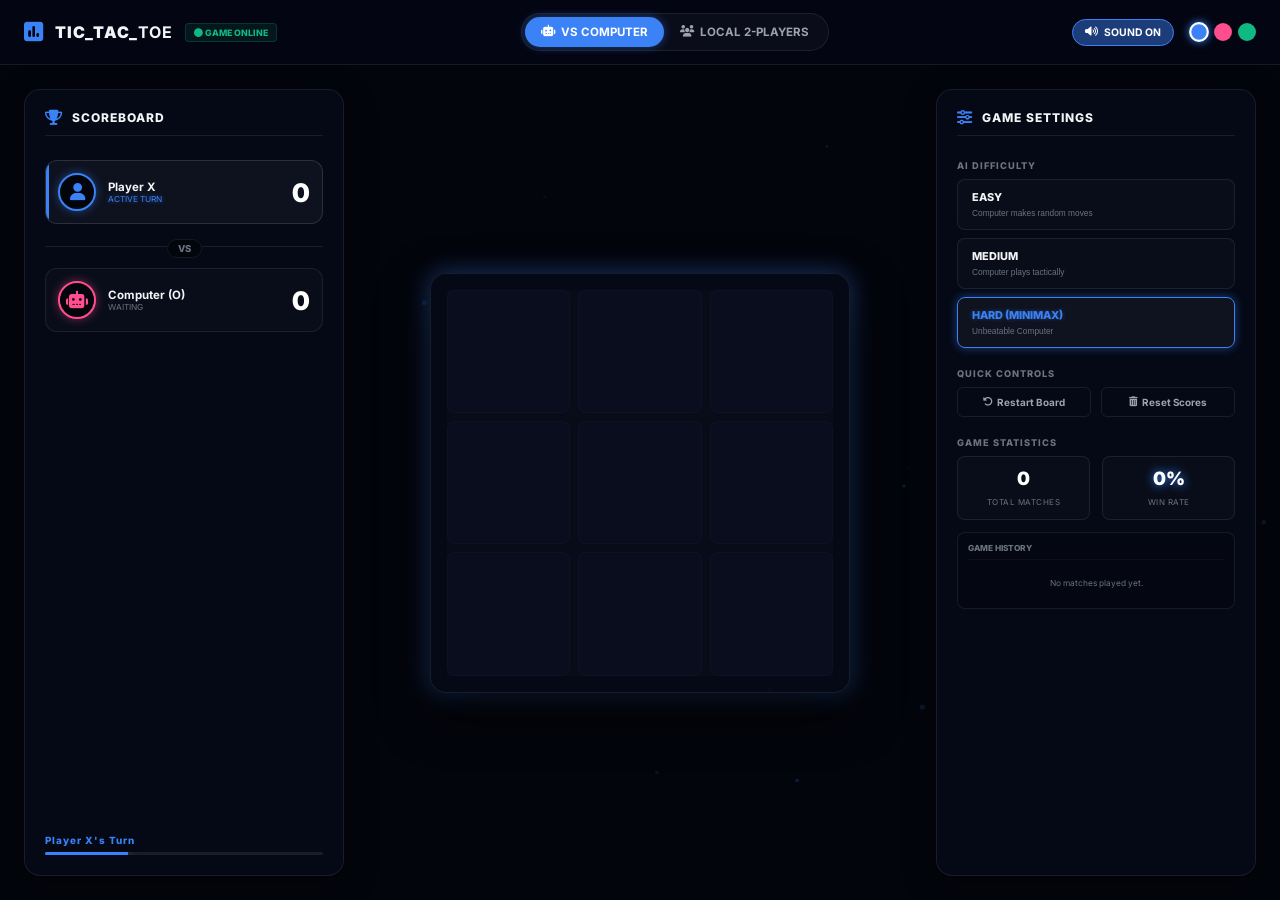
==== game.html @ dfb9f20e "Initialize premium responsive Tic Tac Toe game page" ====
<!DOCTYPE html>
<html lang="en">
<head>
    <meta charset="UTF-8">
    <meta name="viewport" content="width=device-width, initial-scale=1.0">
    <title>Tic Tac Toe | Modern Neon Game</title>
    <!-- Fonts -->
    <link rel="preconnect" href="https://fonts.googleapis.com">
    <link rel="preconnect" href="https://fonts.gstatic.com" crossorigin>
    <link href="https://fonts.googleapis.com/css2?family=Inter:wght@300;400;500;600;700;800;900&display=swap" rel="stylesheet">
    <!-- FontAwesome for High-End Icons -->
    <link rel="stylesheet" href="https://cdnjs.cloudflare.com/ajax/libs/font-awesome/6.4.0/css/all.min.css">
    <!-- Game Styling -->
    <link rel="stylesheet" href="game.css">
</head>
<body class="neon-theme-blue">
    <!-- Dynamic Ambient canvas for floating particle backglow -->
    <canvas id="ambient-particles"></canvas>

    <!-- Top Realistic Navigation Bar -->
    <nav class="game-navbar">
        <div class="nav-left">
            <div class="logo">
                <i class="fa-solid fa-square-poll-vertical glow-pulse"></i>
                <span class="logo-text">TIC_TAC_<strong>TOE</strong></span>
            </div>
            <span class="sys-badge"><i class="fa-solid fa-circle"></i> GAME ONLINE</span>
        </div>
        
        <div class="nav-center">
            <!-- Mode Toggle Switch -->
            <div class="mode-selector-wrap">
                <button id="btn-mode-ai" class="mode-btn active" onclick="setGameMode('vs-computer')">
                    <i class="fa-solid fa-robot"></i> <span class="btn-text">VS COMPUTER</span>
                </button>
                <button id="btn-mode-local" class="mode-btn" onclick="setGameMode('multiplayer')">
                    <i class="fa-solid fa-users"></i> <span class="btn-text">LOCAL 2-PLAYERS</span>
                </button>
            </div>
        </div>

        <div class="nav-right">
            <!-- Audio trigger -->
            <button id="nav-sfx-toggle" class="nav-action-btn active" onclick="toggleAudioSFX()">
                <i class="fa-solid fa-volume-high"></i> <span class="btn-text">SOUND ON</span>
            </button>
            
            <!-- Global Color Theme Selectors -->
            <div class="accent-selectors">
                <button class="color-btn btn-blue active" onclick="setAccentTheme('blue')"></button>
                <button class="color-btn btn-pink" onclick="setAccentTheme('pink')"></button>
                <button class="color-btn btn-green" onclick="setAccentTheme('green')"></button>
            </div>
        </div>
    </nav>

    <!-- Main Game Page Layout Arena -->
    <main class="arena-container">
        
        <!-- SIDE PANEL LEFT: SCOREBOARD & PLAYER INFORMATION -->
        <section class="arena-panel left-panel glass-panel">
            <div class="panel-header">
                <i class="fa-solid fa-trophy"></i>
                <span>SCOREBOARD</span>
            </div>
            
            <div class="score-card-wrapper">
                <!-- Player X profile -->
                <div class="score-profile active" id="profile-x">
                    <div class="avatar x-avatar"><i class="fa-solid fa-user"></i></div>
                    <div class="profile-details">
                        <span class="player-label">Player X</span>
                        <span class="player-status" id="status-x-text">ACTIVE TURN</span>
                    </div>
                    <div class="player-score" id="score-x-val">0</div>
                </div>

                <div class="score-divider">
                    <span class="vs-tag">VS</span>
                </div>

                <!-- Player O profile -->
                <div class="score-profile" id="profile-o">
                    <div class="avatar o-avatar" id="avatar-o-icon"><i class="fa-solid fa-robot"></i></div>
                    <div class="profile-details">
                        <span class="player-label" id="player-o-label">Computer (O)</span>
                        <span class="player-status" id="status-o-text">WAITING</span>
                    </div>
                    <div class="player-score" id="score-o-val">0</div>
                </div>
            </div>

            <!-- Current turn visual bar -->
            <div class="turn-meter-container">
                <span class="turn-status-text" id="turn-meter-lbl">Player X Turn</span>
                <div class="meter-bar-track">
                    <div class="meter-bar-fill" id="turn-meter-fill"></div>
                </div>
            </div>
        </section>

        <!-- CENTER PANEL: PLAY BOARD CONTAINER -->
        <section class="arena-board-viewport">
            <!-- Tic Tac Toe Interactive Board Card -->
            <div class="board-card glass-panel">
                
                <!-- Play grid -->
                <div class="board-grid" id="ttt-board">
                    <div class="grid-cell" data-index="0" onclick="makeMove(0)"></div>
                    <div class="grid-cell" data-index="1" onclick="makeMove(1)"></div>
                    <div class="grid-cell" data-index="2" onclick="makeMove(2)"></div>
                    <div class="grid-cell" data-index="3" onclick="makeMove(3)"></div>
                    <div class="grid-cell" data-index="4" onclick="makeMove(4)"></div>
                    <div class="grid-cell" data-index="5" onclick="makeMove(5)"></div>
                    <div class="grid-cell" data-index="6" onclick="makeMove(6)"></div>
                    <div class="grid-cell" data-index="7" onclick="makeMove(7)"></div>
                    <div class="grid-cell" data-index="8" onclick="makeMove(8)"></div>
                </div>

                <!-- Web game overlay for winners (Toggled via CSS active class) -->
                <div class="result-overlay glass-card" id="victory-overlay">
                    <div class="overlay-graphic glow-pulse"><i class="fa-solid fa-crown"></i></div>
                    <h3 class="overlay-title" id="victory-title">VICTORY!</h3>
                    <p class="overlay-subtitle" id="victory-desc">Player X won the match.</p>
                    <div class="overlay-actions">
                        <button class="action-btn primary" onclick="resetBoardArena()"><i class="fa-solid fa-play"></i> Play Again</button>
                        <button class="action-btn secondary" onclick="resetScores()"><i class="fa-solid fa-rotate-left"></i> Reset Scores</button>
                    </div>
                </div>

                <!-- Web game overlay for draws -->
                <div class="result-overlay glass-card" id="draw-overlay">
                    <div class="overlay-graphic draw-graphic"><i class="fa-solid fa-circle"></i></div>
                    <h3 class="overlay-title">IT'S A DRAW!</h3>
                    <p class="overlay-subtitle">The game ended in a tie.</p>
                    <div class="overlay-actions">
                        <button class="action-btn primary" onclick="resetBoardArena()"><i class="fa-solid fa-rotate-left"></i> Play Again</button>
                        <button class="action-btn secondary" onclick="resetScores()"><i class="fa-solid fa-rotate-left"></i> Reset Scores</button>
                    </div>
                </div>

            </div>
        </section>

        <!-- SIDE PANEL RIGHT: AI CONFIGURATION & OPERATIONS LOG -->
        <section class="arena-panel right-panel glass-panel">
            <div class="panel-header">
                <i class="fa-solid fa-sliders"></i>
                <span>GAME SETTINGS</span>
            </div>

            <!-- AI Strength levels widget -->
            <div class="ai-widget-wrapper" id="ai-controls-panel">
                <span class="widget-label">AI DIFFICULTY</span>
                <div class="difficulty-options">
                    <button class="diff-btn" id="btn-diff-easy" onclick="setAIDifficulty('easy')">
                        <span class="diff-title">EASY</span>
                        <span class="diff-desc">Computer makes random moves</span>
                    </button>
                    <button class="diff-btn" id="btn-diff-medium" onclick="setAIDifficulty('medium')">
                        <span class="diff-title">MEDIUM</span>
                        <span class="diff-desc">Computer plays tactically</span>
                    </button>
                    <button class="diff-btn active" id="btn-diff-hard" onclick="setAIDifficulty('hard')">
                        <span class="diff-title">HARD (MINIMAX)</span>
                        <span class="diff-desc">Unbeatable Computer</span>
                    </button>
                </div>
            </div>

            <!-- Arena Actions Panel -->
            <div class="quick-actions-wrapper">
                <span class="widget-label">QUICK CONTROLS</span>
                <div class="actions-row">
                    <button class="control-btn" onclick="resetBoardArena()"><i class="fa-solid fa-rotate-left"></i> Restart Board</button>
                    <button class="control-btn" onclick="resetScores()"><i class="fa-solid fa-trash-can"></i> Reset Scores</button>
                </div>
            </div>

            <!-- Live Session logs dashboard metrics -->
            <div class="match-metrics-panel">
                <span class="widget-label">GAME STATISTICS</span>
                <div class="metrics-row">
                    <div class="metric-item">
                        <span class="metric-val" id="metric-games">0</span>
                        <span class="metric-lbl">TOTAL MATCHES</span>
                    </div>
                    <div class="metric-item">
                        <span class="metric-val text-glow" id="metric-winrate">0%</span>
                        <span class="metric-lbl">WIN RATE</span>
                    </div>
                </div>
                <div class="session-log-card">
                    <div class="log-header">GAME HISTORY</div>
                    <ul class="log-entries-list" id="session-log-list">
                        <li class="empty-log-msg">No matches played yet.</li>
                    </ul>
                </div>
            </div>
        </section>

    </main>

    <!-- Core interactive modules -->
    <script src="game.js"></script>
</body>
</html>
---- game.css ----
/* ==========================================================================
   NEON NEXUS RESPONSIVE REDESIGN STYLESHEET
   Ultra Premium Single-Page Tic Tac Toe CSS Framework
   ========================================================================== */

/* 1. Global Color Tokens & Variables */
:root {
    --bg-dark-core: #03050c;
    --bg-dark-panel: rgba(8, 12, 28, 0.7);
    --bg-dark-glass: rgba(10, 16, 36, 0.45);
    
    --neon-blue: #3b82f6;
    --neon-blue-glow: rgba(59, 130, 246, 0.45);
    
    --neon-pink: #ff4d8d;
    --neon-pink-glow: rgba(255, 77, 141, 0.45);
    
    --neon-green: #10b981;
    --neon-green-glow: rgba(16, 185, 129, 0.45);

    --border-glass: rgba(255, 255, 255, 0.08);
    --border-neon-active: var(--neon-blue);
    --accent-primary: var(--neon-blue);
    --accent-primary-glow: var(--neon-blue-glow);
    
    --text-primary: #f3f4f6;
    --text-secondary: #9ca3af;
    --text-muted: #6b7280;
    
    --font-display: 'Inter', sans-serif;
    --font-sans: 'Inter', sans-serif;
    
    --transition-smooth: all 0.35s cubic-bezier(0.25, 0.8, 0.25, 1);
    --transition-quick: all 0.15s ease;
}

/* Dynamic Class Theme Modifiers */
body.neon-theme-blue {
    --accent-primary: var(--neon-blue);
    --accent-primary-glow: var(--neon-blue-glow);
    --border-neon-active: var(--neon-blue);
}

body.neon-theme-pink {
    --accent-primary: var(--neon-pink);
    --accent-primary-glow: var(--neon-pink-glow);
    --border-neon-active: var(--neon-pink);
}

body.neon-theme-green {
    --accent-primary: var(--neon-green);
    --accent-primary-glow: var(--neon-green-glow);
    --border-neon-active: var(--neon-green);
}

/* 2. Global Resets & Basics */
* {
    box-sizing: border-box;
    margin: 0;
    padding: 0;
    user-select: none;
    -webkit-user-drag: none;
}

body {
    background-color: var(--bg-dark-core);
    color: var(--text-primary);
    font-family: var(--font-sans);
    min-height: 100vh;
    display: flex;
    flex-direction: column;
    overflow-x: hidden;
    position: relative;
}

/* Floating canvas particles background */
#ambient-particles {
    position: fixed;
    top: 0;
    left: 0;
    width: 100%;
    height: 100%;
    z-index: 0;
    pointer-events: none;
    opacity: 0.35;
}

/* Custom Scrollbar */
::-webkit-scrollbar {
    width: 4px;
    height: 4px;
}
::-webkit-scrollbar-track {
    background: var(--bg-dark-core);
}
::-webkit-scrollbar-thumb {
    background: var(--border-glass);
    border-radius: 4px;
}
::-webkit-scrollbar-thumb:hover {
    background: var(--accent-primary);
}

/* Micro Helpers */
.font-orbitron { font-family: var(--font-display); }
.text-pink { color: var(--neon-pink) !important; }
.text-blue { color: var(--neon-blue) !important; }
.text-green { color: var(--neon-green) !important; }
.text-glow { text-shadow: 0 0 10px var(--accent-primary); }

.glow-pulse {
    animation: glowPulse 2s infinite ease-in-out;
}
@keyframes glowPulse {
    0%, 100% {
        filter: drop-shadow(0 0 5px var(--accent-primary-glow));
        opacity: 0.8;
    }
    50% {
        filter: drop-shadow(0 0 15px var(--accent-primary));
        opacity: 1;
    }
}

/* 3. Glassmorphic structures */
.glass-panel {
    background: var(--bg-dark-panel);
    backdrop-filter: blur(20px);
    -webkit-backdrop-filter: blur(20px);
    border: 1px solid var(--border-glass);
    border-radius: 16px;
    box-shadow: 0 8px 32px rgba(0, 0, 0, 0.4);
}

.glass-card {
    background: var(--bg-dark-glass);
    backdrop-filter: blur(12px);
    -webkit-backdrop-filter: blur(12px);
    border: 1px solid var(--border-glass);
    border-radius: 12px;
}

/* 4. Top Navbar Layouts */
.game-navbar {
    height: 65px;
    background: rgba(4, 7, 20, 0.8);
    backdrop-filter: blur(16px);
    -webkit-backdrop-filter: blur(16px);
    border-bottom: 1px solid var(--border-glass);
    display: flex;
    justify-content: space-between;
    align-items: center;
    padding: 0 24px;
    z-index: 10;
}

.nav-left {
    display: flex;
    align-items: center;
    gap: 12px;
}

.logo {
    display: flex;
    align-items: center;
    gap: 10px;
    font-family: var(--font-display);
    font-size: 1rem;
    font-weight: 900;
    letter-spacing: 1px;
}
.logo i {
    font-size: 1.4rem;
    color: var(--accent-primary);
    transition: var(--transition-smooth);
}

.sys-badge {
    font-family: var(--font-display);
    font-size: 0.55rem;
    font-weight: 800;
    color: var(--neon-green);
    background: rgba(16, 185, 129, 0.1);
    padding: 3px 8px;
    border-radius: 4px;
    border: 1px solid rgba(16, 185, 129, 0.2);
}

.nav-center {
    display: flex;
}

.mode-selector-wrap {
    display: flex;
    background: rgba(255, 255, 255, 0.03);
    padding: 3px;
    border-radius: 20px;
    border: 1px solid var(--border-glass);
}

.mode-btn {
    background: transparent;
    border: none;
    padding: 8px 16px;
    border-radius: 16px;
    font-family: var(--font-display);
    font-size: 0.72rem;
    font-weight: 700;
    color: var(--text-secondary);
    cursor: pointer;
    transition: var(--transition-smooth);
    display: flex;
    align-items: center;
    gap: 6px;
}
.mode-btn.active {
    background: var(--accent-primary);
    color: #fff;
    box-shadow: 0 0 10px var(--accent-primary-glow);
}

.nav-right {
    display: flex;
    align-items: center;
    gap: 16px;
}

.nav-action-btn {
    background: rgba(255, 255, 255, 0.03);
    border: 1px solid var(--border-glass);
    padding: 6px 12px;
    border-radius: 16px;
    font-family: var(--font-display);
    font-size: 0.65rem;
    font-weight: 700;
    color: var(--text-secondary);
    cursor: pointer;
    transition: var(--transition-quick);
    display: flex;
    align-items: center;
    gap: 6px;
}
.nav-action-btn:hover {
    border-color: var(--accent-primary);
    color: #fff;
}
.nav-action-btn.active {
    background: var(--accent-primary-glow);
    border-color: var(--accent-primary);
    color: #fff;
}

.accent-selectors {
    display: flex;
    gap: 6px;
}

.color-btn {
    width: 18px;
    height: 18px;
    border-radius: 50%;
    border: 2px solid transparent;
    cursor: pointer;
    transition: var(--transition-quick);
}
.btn-blue { background-color: var(--neon-blue); }
.btn-pink { background-color: var(--neon-pink); }
.btn-green { background-color: var(--neon-green); }

.color-btn.active {
    border-color: #fff;
    transform: scale(1.1);
    box-shadow: 0 0 8px var(--accent-primary);
}

/* ==========================================================================
   5. Main Responsive Grid Container
   ========================================================================== */
.arena-container {
    flex: 1;
    display: flex;
    justify-content: center;
    align-items: stretch;
    gap: 24px;
    padding: 24px;
    max-width: 1300px;
    margin: 0 auto;
    width: 100%;
    z-index: 5;
}

.arena-panel {
    flex: 1;
    min-width: 250px;
    max-width: 320px;
    padding: 20px;
    display: flex;
    flex-direction: column;
    gap: 20px;
}

.panel-header {
    display: flex;
    align-items: center;
    gap: 10px;
    border-bottom: 1px solid var(--border-glass);
    padding-bottom: 10px;
    margin-bottom: 4px;
}
.panel-header i {
    color: var(--accent-primary);
    font-size: 0.95rem;
}
.panel-header span {
    font-family: var(--font-display);
    font-size: 0.75rem;
    font-weight: 800;
    letter-spacing: 1px;
}

/* --- Left Score Panel layouts --- */
.score-card-wrapper {
    display: flex;
    flex-direction: column;
    gap: 12px;
}

.score-profile {
    background: rgba(255, 255, 255, 0.02);
    border: 1px solid var(--border-glass);
    border-radius: 12px;
    padding: 12px;
    display: flex;
    align-items: center;
    gap: 12px;
    transition: var(--transition-smooth);
    position: relative;
    overflow: hidden;
}
.score-profile::before {
    content: "";
    position: absolute;
    top: 0;
    left: 0;
    width: 3px;
    height: 100%;
    background: transparent;
}

.score-profile.active {
    background: rgba(255, 255, 255, 0.04);
    border-color: rgba(255,255,255,0.12);
}
.score-profile.active#profile-x::before { background: var(--neon-blue); }
.score-profile.active#profile-o::before { background: var(--neon-pink); }
.score-profile.active#profile-o.o-green::before { background: var(--neon-green); }

.avatar {
    width: 38px;
    height: 38px;
    border-radius: 50%;
    display: flex;
    justify-content: center;
    align-items: center;
    font-size: 1.1rem;
    background: var(--bg-dark-core);
    border: 2px solid transparent;
}
.x-avatar {
    border-color: var(--neon-blue);
    color: var(--neon-blue);
    box-shadow: 0 0 10px var(--neon-blue-glow);
}
.o-avatar {
    border-color: var(--neon-pink);
    color: var(--neon-pink);
    box-shadow: 0 0 10px var(--neon-pink-glow);
}
.o-avatar.green-avatar {
    border-color: var(--neon-green);
    color: var(--neon-green);
    box-shadow: 0 0 10px var(--neon-green-glow);
}

.profile-details {
    flex: 1;
    display: flex;
    flex-direction: column;
}

.player-label {
    font-family: var(--font-display);
    font-size: 0.72rem;
    font-weight: 700;
}

.player-status {
    font-size: 0.52rem;
    color: var(--text-muted);
}
.active .player-status {
    color: var(--accent-primary);
    text-shadow: 0 0 5px var(--accent-primary-glow);
}

.player-score {
    font-size: 1.6rem;
    font-weight: 900;
    color: #fff;
}

.score-divider {
    text-align: center;
    position: relative;
}
.score-divider::before {
    content: "";
    position: absolute;
    top: 50%;
    left: 0;
    width: 100%;
    height: 1px;
    background: var(--border-glass);
    z-index: 1;
}

.vs-tag {
    background: var(--bg-dark-core);
    border: 1px solid var(--border-glass);
    padding: 3px 10px;
    border-radius: 20px;
    font-family: var(--font-display);
    font-size: 0.6rem;
    font-weight: 800;
    color: var(--text-muted);
    position: relative;
    z-index: 2;
}

.turn-meter-container {
    margin-top: auto;
}

.turn-status-text {
    font-size: 0.62rem;
    font-weight: 800;
    color: var(--accent-primary);
    letter-spacing: 1px;
    display: block;
    margin-bottom: 6px;
}

.meter-bar-track {
    width: 100%;
    height: 3px;
    background: var(--border-glass);
    border-radius: 2px;
    overflow: hidden;
}

.meter-bar-fill {
    width: 30%;
    height: 100%;
    background: var(--accent-primary);
    box-shadow: 0 0 8px var(--accent-primary);
    transition: var(--transition-smooth);
}

/* --- Center Play Board viewport --- */
.arena-board-viewport {
    flex: 1.8;
    display: flex;
    justify-content: center;
    align-items: center;
}

.board-card {
    width: 100%;
    max-width: 420px;
    aspect-ratio: 1/1;
    padding: 16px;
    position: relative;
    box-shadow: 0 20px 50px rgba(0, 0, 0, 0.7),
                0 0 25px var(--accent-primary-glow);
    transition: var(--transition-smooth);
}

.board-grid {
    display: grid;
    grid-template-columns: repeat(3, 1fr);
    grid-template-rows: repeat(3, 1fr);
    gap: 8px;
    width: 100%;
    height: 100%;
    background: rgba(255,255,255,0.01);
}

.grid-cell {
    background: rgba(10, 16, 36, 0.6);
    border: 1px solid rgba(255,255,255,0.02);
    border-radius: 8px;
    cursor: pointer;
    display: flex;
    justify-content: center;
    align-items: center;
    font-family: var(--font-display);
    font-size: 3.2rem;
    font-weight: 900;
    transition: var(--transition-quick);
    position: relative;
}
@media (hover: hover) {
    .grid-cell:hover {
        background: rgba(255, 255, 255, 0.03);
        border-color: rgba(255, 255, 255, 0.1);
    }

    /* Ghost Symbol Hover Previews */
    .grid-cell:not(.cell-x):not(.cell-o):hover::after {
        font-size: 2.8rem;
        opacity: 0.15;
        position: absolute;
        font-family: var(--font-display);
    }
    body.active-turn-x .grid-cell:not(.cell-x):not(.cell-o):hover::after {
        content: "X";
        color: var(--neon-blue);
        text-shadow: 0 0 10px var(--neon-blue-glow);
    }
    body.active-turn-o .grid-cell:not(.cell-x):not(.cell-o):hover::after {
        content: "O";
        color: var(--neon-pink);
        text-shadow: 0 0 10px var(--neon-pink-glow);
    }
    body.active-turn-o.neon-theme-green .grid-cell:not(.cell-x):not(.cell-o):hover::after {
        color: var(--neon-green);
        text-shadow: 0 0 10px var(--neon-green-glow);
    }
}

.grid-cell.cell-x {
    color: var(--neon-blue);
    text-shadow: 0 0 12px var(--neon-blue);
    animation: zoomCell 0.2s cubic-bezier(0.175, 0.885, 0.32, 1.275);
}

.grid-cell.cell-o {
    color: var(--neon-pink);
    text-shadow: 0 0 12px var(--neon-pink);
    animation: zoomCell 0.2s cubic-bezier(0.175, 0.885, 0.32, 1.275);
}
.grid-cell.cell-o.o-green {
    color: var(--neon-green);
    text-shadow: 0 0 12px var(--neon-green);
}

@keyframes zoomCell {
    from { transform: scale(0.6); opacity: 0; }
    to { transform: scale(1); opacity: 1; }
}

/* Result Overlays */
.result-overlay {
    position: absolute;
    top: 16px;
    left: 16px;
    width: calc(100% - 32px);
    height: calc(100% - 32px);
    z-index: 50;
    display: none; /* Blocked via class toggles */
    flex-direction: column;
    justify-content: center;
    align-items: center;
    text-align: center;
    padding: 24px;
    border-color: var(--accent-primary);
    box-shadow: 0 0 25px var(--accent-primary-glow);
    animation: slideUp 0.35s cubic-bezier(0.175, 0.885, 0.32, 1.15);
}

.result-overlay.active {
    display: flex;
}

@keyframes slideUp {
    from { opacity: 0; transform: translateY(15px); }
    to { opacity: 1; transform: translateY(0); }
}

.overlay-graphic {
    font-size: 2.8rem;
    color: #ffd700;
    filter: drop-shadow(0 0 10px rgba(255, 215, 0, 0.5));
    margin-bottom: 12px;
}

.draw-graphic {
    color: var(--text-muted);
    filter: drop-shadow(0 0 6px rgba(255,255,255,0.05));
}

.overlay-title {
    font-size: 1.2rem;
    font-weight: 900;
    margin-bottom: 6px;
    letter-spacing: 1px;
}

.overlay-subtitle {
    font-size: 0.7rem;
    color: var(--text-secondary);
    margin-bottom: 20px;
    max-width: 250px;
    line-height: 1.4;
}

.overlay-actions {
    display: flex;
    flex-direction: column;
    gap: 8px;
    width: 100%;
    max-width: 180px;
}

.action-btn {
    font-family: var(--font-display);
    font-size: 0.72rem;
    font-weight: 700;
    padding: 10px;
    border-radius: 6px;
    border: none;
    cursor: pointer;
    transition: var(--transition-quick);
    display: flex;
    align-items: center;
    justify-content: center;
    gap: 6px;
}

.action-btn.primary {
    background: var(--accent-primary);
    color: #fff;
    box-shadow: 0 0 10px var(--accent-primary-glow);
}
.action-btn.primary:hover {
    box-shadow: 0 0 18px var(--accent-primary);
}

.action-btn.secondary {
    background: transparent;
    border: 1px solid var(--border-glass);
    color: var(--text-secondary);
}
.action-btn.secondary:hover {
    border-color: var(--accent-primary);
    color: #fff;
}

/* --- Right Calibration side panel --- */
.widget-label {
    font-family: var(--font-display);
    font-size: 0.58rem;
    font-weight: 800;
    letter-spacing: 1px;
    color: var(--text-muted);
    display: block;
    margin-bottom: 8px;
}

.difficulty-options {
    display: flex;
    flex-direction: column;
    gap: 8px;
}

.diff-btn {
    background: rgba(255, 255, 255, 0.02);
    border: 1px solid var(--border-glass);
    border-radius: 8px;
    padding: 10px 14px;
    text-align: left;
    cursor: pointer;
    transition: var(--transition-quick);
}
.diff-btn:hover {
    border-color: rgba(255,255,255,0.15);
}
.diff-btn.active {
    background: rgba(255, 255, 255, 0.04);
    border-color: var(--accent-primary);
    box-shadow: 0 0 10px var(--accent-primary-glow);
}

.diff-title {
    font-family: var(--font-display);
    font-size: 0.68rem;
    font-weight: 800;
    display: block;
    color: var(--text-primary);
}
.active .diff-title {
    color: var(--accent-primary);
    text-shadow: 0 0 4px var(--accent-primary-glow);
}

.diff-desc {
    font-size: 0.52rem;
    color: var(--text-muted);
}

.quick-actions-wrapper .actions-row {
    display: grid;
    grid-template-columns: repeat(2, 1fr);
    gap: 10px;
}

.control-btn {
    background: transparent;
    border: 1px solid var(--border-glass);
    font-family: var(--font-display);
    font-size: 0.62rem;
    font-weight: 700;
    padding: 8px;
    border-radius: 6px;
    color: var(--text-secondary);
    cursor: pointer;
    transition: var(--transition-quick);
    display: flex;
    align-items: center;
    justify-content: center;
    gap: 4px;
}
.control-btn:hover {
    border-color: var(--accent-primary);
    color: #fff;
}

/* Metrics and match history logs */
.metrics-row {
    display: grid;
    grid-template-columns: repeat(2, 1fr);
    gap: 12px;
    margin-bottom: 12px;
}

.metric-item {
    background: rgba(255, 255, 255, 0.02);
    border: 1px solid var(--border-glass);
    border-radius: 8px;
    padding: 10px;
    text-align: center;
}

.metric-val {
    font-size: 1.15rem;
    font-weight: 900;
    display: block;
    color: #fff;
}

.metric-lbl {
    font-size: 0.5rem;
    letter-spacing: 0.5px;
    color: var(--text-muted);
}

.session-log-card {
    background: rgba(0, 0, 0, 0.2);
    border: 1px solid var(--border-glass);
    border-radius: 8px;
    padding: 10px;
}

.log-header {
    font-family: var(--font-display);
    font-size: 0.52rem;
    font-weight: 800;
    color: var(--text-muted);
    border-bottom: 1px solid rgba(255,255,255,0.03);
    padding-bottom: 6px;
    margin-bottom: 8px;
}

.log-entries-list {
    list-style: none;
    max-height: 85px;
    overflow-y: auto;
    display: flex;
    flex-direction: column;
    gap: 6px;
}

.log-item {
    font-size: 0.55rem;
    display: flex;
    justify-content: space-between;
    align-items: center;
    border-bottom: 1px solid rgba(255,255,255,0.01);
    padding-bottom: 4px;
}
.log-item span {
    color: var(--text-secondary);
}
.log-item .outcome-win { color: var(--neon-green); font-weight: bold; }
.log-item .outcome-loss { color: var(--neon-pink); font-weight: bold; }
.log-item .outcome-draw { color: var(--text-muted); }

.empty-log-msg {
    font-size: 0.52rem;
    color: var(--text-muted);
    text-align: center;
    padding: 10px 0;
}


/* ==========================================================================
   6. RESPONSIVE BREAKPOINT MATRICES (Fully collapsed structures)
   ========================================================================== */

@media (max-width: 850px) {
    /* Collapse side-by-side flex container into stacked column rows */
    .arena-container {
        flex-direction: column;
        padding: 12px;
        gap: 16px;
    }

    .arena-panel {
        max-width: 100%;
        width: 100%;
        padding: 16px;
    }

    /* Scoreboard collapses into thin horizontal flow row at top */
    .left-panel {
        order: 1; /* Place first at top */
    }

    .score-card-wrapper {
        flex-direction: row;
        justify-content: space-between;
        align-items: center;
        gap: 16px;
    }

    .score-profile {
        flex: 1;
        padding: 8px 12px;
    }

    .score-divider {
        display: none; /* Hide VS tag in compact view */
    }

    .turn-meter-container {
        margin-top: 12px;
    }

    /* Game board card stands centered */
    .arena-board-viewport {
        order: 2; /* Centered in middle */
        padding: 8px 0;
    }

    .board-card {
        max-width: 340px; /* Resize slightly for smaller viewports */
    }

    .grid-cell {
        font-size: 2.5rem; /* Slightly smaller cells */
    }

    /* Calibration controls panel drops below the board */
    .right-panel {
        order: 3; /* Bottom panel */
        display: grid;
        grid-template-columns: repeat(auto-fit, minmax(220px, 1fr));
        gap: 16px;
    }

    .ai-widget-wrapper {
        grid-column: span 1;
    }

    .quick-actions-wrapper {
        grid-column: span 1;
        justify-content: center;
        display: flex;
        flex-direction: column;
    }

    .match-metrics-panel {
        grid-column: span 2;
    }
}

/* Sub-breakpoints for small mobile smartphones */
@media (max-width: 500px) {
    .game-navbar {
        padding: 0 12px;
        height: 55px;
    }

    .logo-text {
        font-size: 0.85rem;
    }
    
    .sys-badge {
        display: none; /* Clear screen real estate */
    }

    .mode-btn {
        padding: 6px 12px;
        font-size: 0.65rem;
    }

    .nav-action-btn {
        padding: 5px 8px;
        font-size: 0.6rem;
    }

    .right-panel {
        grid-template-columns: 1fr; /* Stack everything vertically */
    }

    .match-metrics-panel {
        grid-column: span 1;
    }

    .score-profile {
        padding: 6px 10px;
    }
    
    .avatar {
        width: 32px;
        height: 32px;
        font-size: 0.95rem;
    }

    .player-score {
        font-size: 1.35rem;
    }
}

/* Hide labels on small mobile phones to prevent horizontal navbar overflow */
@media (max-width: 600px) {
    .btn-text {
        display: none;
    }
}
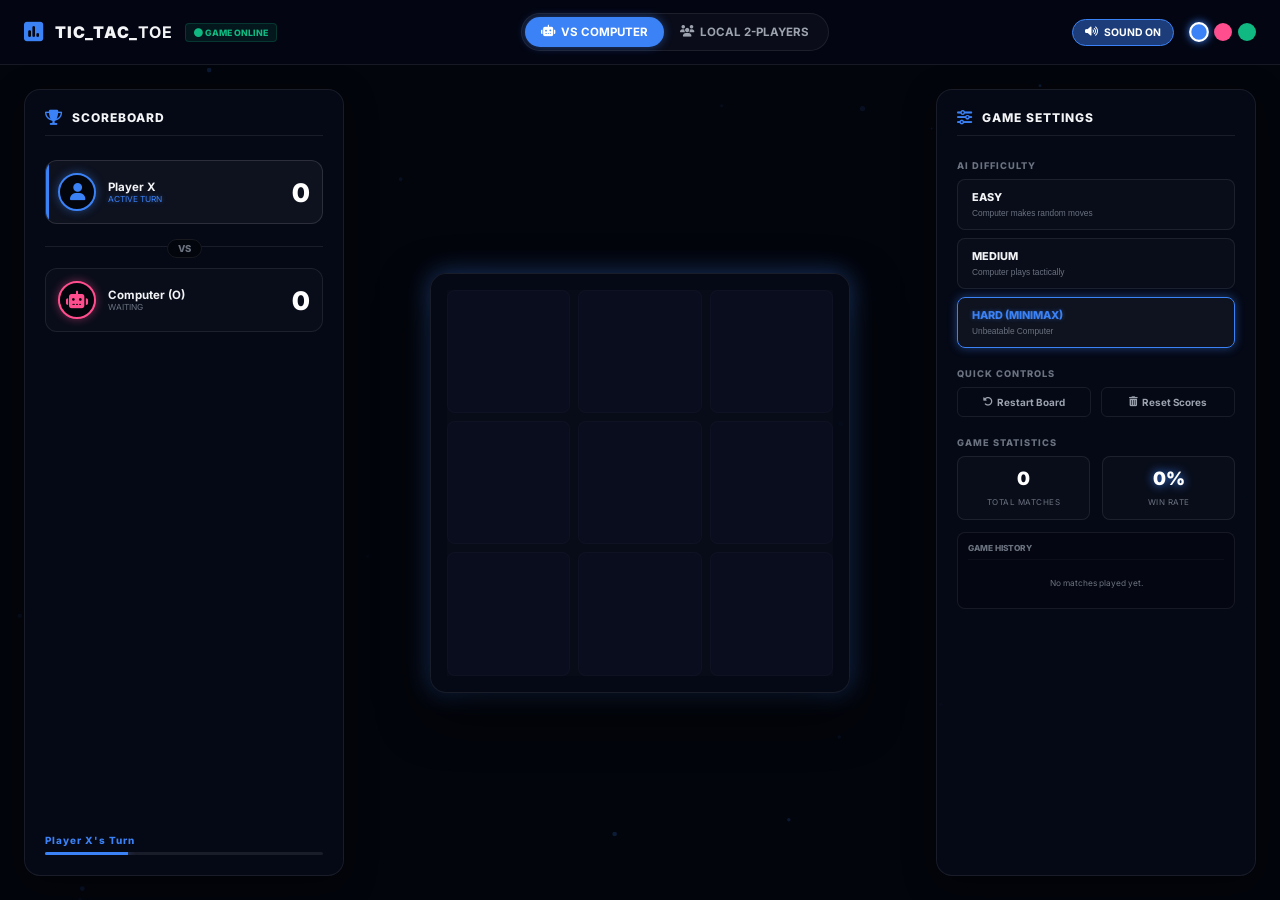
==== commit d5ac6b3b: "Set game.html as the sole responsive game file and remove index.html" ====
--- a/game.html
+++ b/game.html
@@ -3,21 +3,983 @@
 <head>
     <meta charset="UTF-8">
     <meta name="viewport" content="width=device-width, initial-scale=1.0">
-    <title>Tic Tac Toe | Modern Neon Game</title>
+    <title>Tic Tac Toe | Modern Responsive Game</title>
     <!-- Fonts -->
     <link rel="preconnect" href="https://fonts.googleapis.com">
     <link rel="preconnect" href="https://fonts.gstatic.com" crossorigin>
     <link href="https://fonts.googleapis.com/css2?family=Inter:wght@300;400;500;600;700;800;900&display=swap" rel="stylesheet">
     <!-- FontAwesome for High-End Icons -->
     <link rel="stylesheet" href="https://cdnjs.cloudflare.com/ajax/libs/font-awesome/6.4.0/css/all.min.css">
-    <!-- Game Styling -->
-    <link rel="stylesheet" href="game.css">
+    <style>
+        /* ==========================================================================
+           NEON NEXUS RESPONSIVE REDESIGN STYLESHEET
+           Ultra Premium Single-Page Tic Tac Toe CSS Framework
+           ========================================================================== */
+
+        /* 1. Global Color Tokens & Variables */
+        :root {
+            --bg-dark-core: #03050c;
+            --bg-dark-panel: rgba(8, 12, 28, 0.7);
+            --bg-dark-glass: rgba(10, 16, 36, 0.45);
+            
+            --neon-blue: #3b82f6;
+            --neon-blue-glow: rgba(59, 130, 246, 0.45);
+            
+            --neon-pink: #ff4d8d;
+            --neon-pink-glow: rgba(255, 77, 141, 0.45);
+            
+            --neon-green: #10b981;
+            --neon-green-glow: rgba(16, 185, 129, 0.45);
+
+            --border-glass: rgba(255, 255, 255, 0.08);
+            --border-neon-active: var(--neon-blue);
+            --accent-primary: var(--neon-blue);
+            --accent-primary-glow: var(--neon-blue-glow);
+            
+            --text-primary: #f3f4f6;
+            --text-secondary: #9ca3af;
+            --text-muted: #6b7280;
+            
+            --font-display: 'Inter', sans-serif;
+            --font-sans: 'Inter', sans-serif;
+            
+            --transition-smooth: all 0.35s cubic-bezier(0.25, 0.8, 0.25, 1);
+            --transition-quick: all 0.15s ease;
+        }
+
+        /* Dynamic Class Theme Modifiers */
+        body.neon-theme-blue {
+            --accent-primary: var(--neon-blue);
+            --accent-primary-glow: var(--neon-blue-glow);
+            --border-neon-active: var(--neon-blue);
+        }
+
+        body.neon-theme-pink {
+            --accent-primary: var(--neon-pink);
+            --accent-primary-glow: var(--neon-pink-glow);
+            --border-neon-active: var(--neon-pink);
+        }
+
+        body.neon-theme-green {
+            --accent-primary: var(--neon-green);
+            --accent-primary-glow: var(--neon-green-glow);
+            --border-neon-active: var(--neon-green);
+        }
+
+        /* 2. Global Resets & Basics */
+        * {
+            box-sizing: border-box;
+            margin: 0;
+            padding: 0;
+            user-select: none;
+            -webkit-user-drag: none;
+        }
+
+        body {
+            background-color: var(--bg-dark-core);
+            color: var(--text-primary);
+            font-family: var(--font-sans);
+            min-height: 100vh;
+            display: flex;
+            flex-direction: column;
+            overflow-x: hidden;
+            position: relative;
+        }
+
+        /* Floating canvas particles background */
+        #ambient-particles {
+            position: fixed;
+            top: 0;
+            left: 0;
+            width: 100%;
+            height: 100%;
+            z-index: 0;
+            pointer-events: none;
+            opacity: 0.35;
+        }
+
+        /* Custom Scrollbar */
+        ::-webkit-scrollbar {
+            width: 4px;
+            height: 4px;
+        }
+        ::-webkit-scrollbar-track {
+            background: var(--bg-dark-core);
+        }
+        ::-webkit-scrollbar-thumb {
+            background: var(--border-glass);
+            border-radius: 4px;
+        }
+        ::-webkit-scrollbar-thumb:hover {
+            background: var(--accent-primary);
+        }
+
+        /* Micro Helpers */
+        .font-orbitron { font-family: var(--font-display); }
+        .text-pink { color: var(--neon-pink) !important; }
+        .text-blue { color: var(--neon-blue) !important; }
+        .text-green { color: var(--neon-green) !important; }
+        .text-glow { text-shadow: 0 0 10px var(--accent-primary); }
+
+        .glow-pulse {
+            animation: glowPulse 2s infinite ease-in-out;
+        }
+        @keyframes glowPulse {
+            0%, 100% {
+                filter: drop-shadow(0 0 5px var(--accent-primary-glow));
+                opacity: 0.8;
+            }
+            50% {
+                filter: drop-shadow(0 0 15px var(--accent-primary));
+                opacity: 1;
+            }
+        }
+
+        /* 3. Glassmorphic structures */
+        .glass-panel {
+            background: var(--bg-dark-panel);
+            backdrop-filter: blur(20px);
+            -webkit-backdrop-filter: blur(20px);
+            border: 1px solid var(--border-glass);
+            border-radius: 16px;
+            box-shadow: 0 8px 32px rgba(0, 0, 0, 0.4);
+        }
+
+        .glass-card {
+            background: var(--bg-dark-glass);
+            backdrop-filter: blur(12px);
+            -webkit-backdrop-filter: blur(12px);
+            border: 1px solid var(--border-glass);
+            border-radius: 12px;
+        }
+
+        /* 4. Top Navbar Layouts */
+        .game-navbar {
+            height: 65px;
+            background: rgba(4, 7, 20, 0.8);
+            backdrop-filter: blur(16px);
+            -webkit-backdrop-filter: blur(16px);
+            border-bottom: 1px solid var(--border-glass);
+            display: flex;
+            justify-content: space-between;
+            align-items: center;
+            padding: 0 24px;
+            z-index: 10;
+        }
+
+        .nav-left {
+            display: flex;
+            align-items: center;
+            gap: 12px;
+        }
+
+        .logo {
+            display: flex;
+            align-items: center;
+            gap: 10px;
+            font-family: var(--font-display);
+            font-size: 1rem;
+            font-weight: 900;
+            letter-spacing: 1px;
+        }
+        .logo i {
+            font-size: 1.4rem;
+            color: var(--accent-primary);
+            transition: var(--transition-smooth);
+        }
+
+        .sys-badge {
+            font-family: var(--font-display);
+            font-size: 0.55rem;
+            font-weight: 800;
+            color: var(--neon-green);
+            background: rgba(16, 185, 129, 0.1);
+            padding: 3px 8px;
+            border-radius: 4px;
+            border: 1px solid rgba(16, 185, 129, 0.2);
+        }
+
+        .nav-center {
+            display: flex;
+        }
+
+        .mode-selector-wrap {
+            display: flex;
+            background: rgba(255, 255, 255, 0.03);
+            padding: 3px;
+            border-radius: 20px;
+            border: 1px solid var(--border-glass);
+        }
+
+        .mode-btn {
+            background: transparent;
+            border: none;
+            padding: 8px 16px;
+            border-radius: 16px;
+            font-family: var(--font-display);
+            font-size: 0.72rem;
+            font-weight: 700;
+            color: var(--text-secondary);
+            cursor: pointer;
+            transition: var(--transition-smooth);
+            display: flex;
+            align-items: center;
+            gap: 6px;
+        }
+        .mode-btn.active {
+            background: var(--accent-primary);
+            color: #fff;
+            box-shadow: 0 0 10px var(--accent-primary-glow);
+        }
+
+        .nav-right {
+            display: flex;
+            align-items: center;
+            gap: 16px;
+        }
+
+        .nav-action-btn {
+            background: rgba(255, 255, 255, 0.03);
+            border: 1px solid var(--border-glass);
+            padding: 6px 12px;
+            border-radius: 16px;
+            font-family: var(--font-display);
+            font-size: 0.65rem;
+            font-weight: 700;
+            color: var(--text-secondary);
+            cursor: pointer;
+            transition: var(--transition-quick);
+            display: flex;
+            align-items: center;
+            gap: 6px;
+        }
+        .nav-action-btn:hover {
+            border-color: var(--accent-primary);
+            color: #fff;
+        }
+        .nav-action-btn.active {
+            background: var(--accent-primary-glow);
+            border-color: var(--accent-primary);
+            color: #fff;
+        }
+
+        .accent-selectors {
+            display: flex;
+            gap: 6px;
+        }
+
+        .color-btn {
+            width: 18px;
+            height: 18px;
+            border-radius: 50%;
+            border: 2px solid transparent;
+            cursor: pointer;
+            transition: var(--transition-quick);
+        }
+        .btn-blue { background-color: var(--neon-blue); }
+        .btn-pink { background-color: var(--neon-pink); }
+        .btn-green { background-color: var(--neon-green); }
+
+        .color-btn.active {
+            border-color: #fff;
+            transform: scale(1.1);
+            box-shadow: 0 0 8px var(--accent-primary);
+        }
+
+        /* ==========================================================================
+           5. Main Responsive Grid Container
+           ========================================================================== */
+        .arena-container {
+            flex: 1;
+            display: flex;
+            justify-content: center;
+            align-items: stretch;
+            gap: 24px;
+            padding: 24px;
+            max-width: 1300px;
+            margin: 0 auto;
+            width: 100%;
+            z-index: 5;
+        }
+
+        .arena-panel {
+            flex: 1;
+            min-width: 250px;
+            max-width: 320px;
+            padding: 20px;
+            display: flex;
+            flex-direction: column;
+            gap: 20px;
+        }
+
+        .panel-header {
+            display: flex;
+            align-items: center;
+            gap: 10px;
+            border-bottom: 1px solid var(--border-glass);
+            padding-bottom: 10px;
+            margin-bottom: 4px;
+        }
+        .panel-header i {
+            color: var(--accent-primary);
+            font-size: 0.95rem;
+        }
+        .panel-header span {
+            font-family: var(--font-display);
+            font-size: 0.75rem;
+            font-weight: 800;
+            letter-spacing: 1px;
+        }
+
+        /* --- Left Score Panel layouts --- */
+        .score-card-wrapper {
+            display: flex;
+            flex-direction: column;
+            gap: 12px;
+        }
+
+        .score-profile {
+            background: rgba(255, 255, 255, 0.02);
+            border: 1px solid var(--border-glass);
+            border-radius: 12px;
+            padding: 12px;
+            display: flex;
+            align-items: center;
+            gap: 12px;
+            transition: var(--transition-smooth);
+            position: relative;
+            overflow: hidden;
+        }
+        .score-profile::before {
+            content: "";
+            position: absolute;
+            top: 0;
+            left: 0;
+            width: 3px;
+            height: 100%;
+            background: transparent;
+        }
+
+        .score-profile.active {
+            background: rgba(255, 255, 255, 0.04);
+            border-color: rgba(255,255,255,0.12);
+        }
+        .score-profile.active#profile-x::before { background: var(--neon-blue); }
+        .score-profile.active#profile-o::before { background: var(--neon-pink); }
+        .score-profile.active#profile-o.o-green::before { background: var(--neon-green); }
+
+        .avatar {
+            width: 38px;
+            height: 38px;
+            border-radius: 50%;
+            display: flex;
+            justify-content: center;
+            align-items: center;
+            font-size: 1.1rem;
+            background: var(--bg-dark-core);
+            border: 2px solid transparent;
+        }
+        .x-avatar {
+            border-color: var(--neon-blue);
+            color: var(--neon-blue);
+            box-shadow: 0 0 10px var(--neon-blue-glow);
+        }
+        .o-avatar {
+            border-color: var(--neon-pink);
+            color: var(--neon-pink);
+            box-shadow: 0 0 10px var(--neon-pink-glow);
+        }
+        .o-avatar.green-avatar {
+            border-color: var(--neon-green);
+            color: var(--neon-green);
+            box-shadow: 0 0 10px var(--neon-green-glow);
+        }
+
+        .profile-details {
+            flex: 1;
+            display: flex;
+            flex-direction: column;
+        }
+
+        .player-label {
+            font-family: var(--font-display);
+            font-size: 0.72rem;
+            font-weight: 700;
+        }
+
+        .player-status {
+            font-size: 0.52rem;
+            color: var(--text-muted);
+        }
+        .active .player-status {
+            color: var(--accent-primary);
+            text-shadow: 0 0 5px var(--accent-primary-glow);
+        }
+
+        .player-score {
+            font-size: 1.6rem;
+            font-weight: 900;
+            color: #fff;
+        }
+
+        .score-divider {
+            text-align: center;
+            position: relative;
+        }
+        .score-divider::before {
+            content: "";
+            position: absolute;
+            top: 50%;
+            left: 0;
+            width: 100%;
+            height: 1px;
+            background: var(--border-glass);
+            z-index: 1;
+        }
+
+        .vs-tag {
+            background: var(--bg-dark-core);
+            border: 1px solid var(--border-glass);
+            padding: 3px 10px;
+            border-radius: 20px;
+            font-family: var(--font-display);
+            font-size: 0.6rem;
+            font-weight: 800;
+            color: var(--text-muted);
+            position: relative;
+            z-index: 2;
+        }
+
+        .turn-meter-container {
+            margin-top: auto;
+        }
+
+        .turn-status-text {
+            font-size: 0.62rem;
+            font-weight: 800;
+            color: var(--accent-primary);
+            letter-spacing: 1px;
+            display: block;
+            margin-bottom: 6px;
+        }
+
+        .meter-bar-track {
+            width: 100%;
+            height: 3px;
+            background: var(--border-glass);
+            border-radius: 2px;
+            overflow: hidden;
+        }
+
+        .meter-bar-fill {
+            width: 30%;
+            height: 100%;
+            background: var(--accent-primary);
+            box-shadow: 0 0 8px var(--accent-primary);
+            transition: var(--transition-smooth);
+        }
+
+        /* --- Center Play Board viewport --- */
+        .arena-board-viewport {
+            flex: 1.8;
+            display: flex;
+            justify-content: center;
+            align-items: center;
+        }
+
+        .board-card {
+            width: 100%;
+            max-width: 420px;
+            aspect-ratio: 1/1;
+            padding: 16px;
+            position: relative;
+            box-shadow: 0 20px 50px rgba(0, 0, 0, 0.7),
+                        0 0 25px var(--accent-primary-glow);
+            transition: var(--transition-smooth);
+        }
+
+        .board-grid {
+            display: grid;
+            grid-template-columns: repeat(3, 1fr);
+            grid-template-rows: repeat(3, 1fr);
+            gap: 8px;
+            width: 100%;
+            height: 100%;
+            background: rgba(255,255,255,0.01);
+        }
+
+        .grid-cell {
+            background: rgba(10, 16, 36, 0.6);
+            border: 1px solid rgba(255,255,255,0.02);
+            border-radius: 8px;
+            cursor: pointer;
+            display: flex;
+            justify-content: center;
+            align-items: center;
+            font-family: var(--font-display);
+            font-size: 3.2rem;
+            font-weight: 900;
+            transition: var(--transition-quick);
+            position: relative;
+        }
+
+        @media (hover: hover) {
+            .grid-cell:hover {
+                background: rgba(255, 255, 255, 0.03);
+                border-color: rgba(255, 255, 255, 0.1);
+            }
+
+            /* Ghost Symbol Hover Previews */
+            .grid-cell:not(.cell-x):not(.cell-o):hover::after {
+                font-size: 2.8rem;
+                opacity: 0.15;
+                position: absolute;
+                font-family: var(--font-display);
+            }
+            body.active-turn-x .grid-cell:not(.cell-x):not(.cell-o):hover::after {
+                content: "X";
+                color: var(--neon-blue);
+                text-shadow: 0 0 10px var(--neon-blue-glow);
+            }
+            body.active-turn-o .grid-cell:not(.cell-x):not(.cell-o):hover::after {
+                content: "O";
+                color: var(--neon-pink);
+                text-shadow: 0 0 10px var(--neon-pink-glow);
+            }
+            body.active-turn-o.neon-theme-green .grid-cell:not(.cell-x):not(.cell-o):hover::after {
+                color: var(--neon-green);
+                text-shadow: 0 0 10px var(--neon-green-glow);
+            }
+        }
+
+        .grid-cell.cell-x {
+            color: var(--neon-blue);
+            text-shadow: 0 0 12px var(--neon-blue);
+            animation: zoomCell 0.2s cubic-bezier(0.175, 0.885, 0.32, 1.275);
+        }
+
+        .grid-cell.cell-o {
+            color: var(--neon-pink);
+            text-shadow: 0 0 12px var(--neon-pink);
+            animation: zoomCell 0.2s cubic-bezier(0.175, 0.885, 0.32, 1.275);
+        }
+        .grid-cell.cell-o.o-green {
+            color: var(--neon-green);
+            text-shadow: 0 0 12px var(--neon-green);
+        }
+
+        @keyframes zoomCell {
+            from { transform: scale(0.6); opacity: 0; }
+            to { transform: scale(1); opacity: 1; }
+        }
+
+        /* Result Overlays */
+        .result-overlay {
+            position: absolute;
+            top: 16px;
+            left: 16px;
+            width: calc(100% - 32px);
+            height: calc(100% - 32px);
+            z-index: 50;
+            display: none; /* Blocked via class toggles */
+            flex-direction: column;
+            justify-content: center;
+            align-items: center;
+            text-align: center;
+            padding: 24px;
+            border-color: var(--accent-primary);
+            box-shadow: 0 0 25px var(--accent-primary-glow);
+            animation: slideUp 0.35s cubic-bezier(0.175, 0.885, 0.32, 1.15);
+        }
+
+        .result-overlay.active {
+            display: flex;
+        }
+
+        @keyframes slideUp {
+            from { opacity: 0; transform: translateY(15px); }
+            to { opacity: 1; transform: translateY(0); }
+        }
+
+        .overlay-graphic {
+            font-size: 2.8rem;
+            color: #ffd700;
+            filter: drop-shadow(0 0 10px rgba(255, 215, 0, 0.5));
+            margin-bottom: 12px;
+        }
+
+        .draw-graphic {
+            color: var(--text-muted);
+            filter: drop-shadow(0 0 6px rgba(255,255,255,0.05));
+        }
+
+        .overlay-title {
+            font-size: 1.2rem;
+            font-weight: 900;
+            margin-bottom: 6px;
+            letter-spacing: 1px;
+        }
+
+        .overlay-subtitle {
+            font-size: 0.7rem;
+            color: var(--text-secondary);
+            margin-bottom: 20px;
+            max-width: 250px;
+            line-height: 1.4;
+        }
+
+        .overlay-actions {
+            display: flex;
+            flex-direction: column;
+            gap: 8px;
+            width: 100%;
+            max-width: 180px;
+        }
+
+        .action-btn {
+            font-family: var(--font-display);
+            font-size: 0.72rem;
+            font-weight: 700;
+            padding: 10px;
+            border-radius: 6px;
+            border: none;
+            cursor: pointer;
+            transition: var(--transition-quick);
+            display: flex;
+            align-items: center;
+            justify-content: center;
+            gap: 6px;
+        }
+
+        @media (hover: hover) {
+            .action-btn.primary:hover {
+                box-shadow: 0 0 18px var(--accent-primary);
+            }
+            .action-btn.secondary:hover {
+                border-color: var(--accent-primary);
+                color: #fff;
+            }
+        }
+
+        .action-btn.primary {
+            background: var(--accent-primary);
+            color: #fff;
+            box-shadow: 0 0 10px var(--accent-primary-glow);
+        }
+
+        .action-btn.secondary {
+            background: transparent;
+            border: 1px solid var(--border-glass);
+            color: var(--text-secondary);
+        }
+
+        /* --- Right Calibration side panel --- */
+        .widget-label {
+            font-family: var(--font-display);
+            font-size: 0.58rem;
+            font-weight: 800;
+            letter-spacing: 1px;
+            color: var(--text-muted);
+            display: block;
+            margin-bottom: 8px;
+        }
+
+        .difficulty-options {
+            display: flex;
+            flex-direction: column;
+            gap: 8px;
+        }
+
+        .diff-btn {
+            background: rgba(255, 255, 255, 0.02);
+            border: 1px solid var(--border-glass);
+            border-radius: 8px;
+            padding: 10px 14px;
+            text-align: left;
+            cursor: pointer;
+            transition: var(--transition-quick);
+        }
+        @media (hover: hover) {
+            .diff-btn:hover {
+                border-color: rgba(255,255,255,0.15);
+            }
+        }
+        .diff-btn.active {
+            background: rgba(255, 255, 255, 0.04);
+            border-color: var(--accent-primary);
+            box-shadow: 0 0 10px var(--accent-primary-glow);
+        }
+
+        .diff-title {
+            font-family: var(--font-display);
+            font-size: 0.68rem;
+            font-weight: 800;
+            display: block;
+            color: var(--text-primary);
+        }
+        .active .diff-title {
+            color: var(--accent-primary);
+            text-shadow: 0 0 4px var(--accent-primary-glow);
+        }
+
+        .diff-desc {
+            font-size: 0.52rem;
+            color: var(--text-muted);
+        }
+
+        .quick-actions-wrapper .actions-row {
+            display: grid;
+            grid-template-columns: repeat(2, 1fr);
+            gap: 10px;
+        }
+
+        .control-btn {
+            background: transparent;
+            border: 1px solid var(--border-glass);
+            font-family: var(--font-display);
+            font-size: 0.62rem;
+            font-weight: 700;
+            padding: 8px;
+            border-radius: 6px;
+            color: var(--text-secondary);
+            cursor: pointer;
+            transition: var(--transition-quick);
+            display: flex;
+            align-items: center;
+            justify-content: center;
+            gap: 4px;
+        }
+        @media (hover: hover) {
+            .control-btn:hover {
+                border-color: var(--accent-primary);
+                color: #fff;
+            }
+            .nav-action-btn:hover {
+                border-color: var(--accent-primary);
+                color: #fff;
+            }
+        }
+
+        /* Metrics and match history logs */
+        .metrics-row {
+            display: grid;
+            grid-template-columns: repeat(2, 1fr);
+            gap: 12px;
+            margin-bottom: 12px;
+        }
+
+        .metric-item {
+            background: rgba(255, 255, 255, 0.02);
+            border: 1px solid var(--border-glass);
+            border-radius: 8px;
+            padding: 10px;
+            text-align: center;
+        }
+
+        .metric-val {
+            font-size: 1.15rem;
+            font-weight: 900;
+            display: block;
+            color: #fff;
+        }
+
+        .metric-lbl {
+            font-size: 0.5rem;
+            letter-spacing: 0.5px;
+            color: var(--text-muted);
+        }
+
+        .session-log-card {
+            background: rgba(0, 0, 0, 0.2);
+            border: 1px solid var(--border-glass);
+            border-radius: 8px;
+            padding: 10px;
+        }
+
+        .log-header {
+            font-family: var(--font-display);
+            font-size: 0.52rem;
+            font-weight: 800;
+            color: var(--text-muted);
+            border-bottom: 1px solid rgba(255,255,255,0.03);
+            padding-bottom: 6px;
+            margin-bottom: 8px;
+        }
+
+        .log-entries-list {
+            list-style: none;
+            max-height: 85px;
+            overflow-y: auto;
+            display: flex;
+            flex-direction: column;
+            gap: 6px;
+        }
+
+        .log-item {
+            font-size: 0.55rem;
+            display: flex;
+            justify-content: space-between;
+            align-items: center;
+            border-bottom: 1px solid rgba(255,255,255,0.01);
+            padding-bottom: 4px;
+        }
+        .log-item span {
+            color: var(--text-secondary);
+        }
+        .log-item .outcome-win { color: var(--neon-green); font-weight: bold; }
+        .log-item .outcome-loss { color: var(--neon-pink); font-weight: bold; }
+        .log-item .outcome-draw { color: var(--text-muted); }
+
+        .empty-log-msg {
+            font-size: 0.52rem;
+            color: var(--text-muted);
+            text-align: center;
+            padding: 10px 0;
+        }
+
+
+        /* ==========================================================================
+           6. RESPONSIVE BREAKPOINT MATRICES (Fully collapsed structures)
+           ========================================================================== */
+
+        @media (max-width: 850px) {
+            /* Collapse side-by-side flex container into stacked column rows */
+            .arena-container {
+                flex-direction: column;
+                padding: 12px;
+                gap: 16px;
+            }
+
+            .arena-panel {
+                max-width: 100%;
+                width: 100%;
+                padding: 16px;
+            }
+
+            /* Scoreboard collapses into thin horizontal flow row at top */
+            .left-panel {
+                order: 1; /* Place first at top */
+            }
+
+            .score-card-wrapper {
+                flex-direction: row;
+                justify-content: space-between;
+                align-items: center;
+                gap: 16px;
+            }
+
+            .score-profile {
+                flex: 1;
+                padding: 8px 12px;
+            }
+
+            .score-divider {
+                display: none; /* Hide VS tag in compact view */
+            }
+
+            .turn-meter-container {
+                margin-top: 12px;
+            }
+
+            /* Game board card stands centered */
+            .arena-board-viewport {
+                order: 2; /* Centered in middle */
+                padding: 8px 0;
+            }
+
+            .board-card {
+                max-width: 340px; /* Resize slightly for smaller viewports */
+            }
+
+            .grid-cell {
+                font-size: 2.5rem; /* Slightly smaller cells */
+            }
+
+            /* Calibration controls panel drops below the board */
+            .right-panel {
+                order: 3; /* Bottom panel */
+                display: grid;
+                grid-template-columns: repeat(auto-fit, minmax(220px, 1fr));
+                gap: 16px;
+            }
+
+            .ai-widget-wrapper {
+                grid-column: span 1;
+            }
+
+            .quick-actions-wrapper {
+                grid-column: span 1;
+                justify-content: center;
+                display: flex;
+                flex-direction: column;
+            }
+
+            .match-metrics-panel {
+                grid-column: span 2;
+            }
+        }
+
+        /* Sub-breakpoints for small mobile smartphones */
+        @media (max-width: 500px) {
+            .game-navbar {
+                padding: 0 12px;
+                height: 55px;
+            }
+
+            .logo-text {
+                font-size: 0.85rem;
+            }
+            
+            .sys-badge {
+                display: none; /* Clear screen real estate */
+            }
+
+            .mode-btn {
+                padding: 6px 12px;
+                font-size: 0.65rem;
+            }
+
+            .nav-action-btn {
+                padding: 5px 8px;
+                font-size: 0.6rem;
+            }
+
+            .right-panel {
+                grid-template-columns: 1fr; /* Stack everything vertically */
+            }
+
+            .match-metrics-panel {
+                grid-column: span 1;
+            }
+
+            .score-profile {
+                padding: 6px 10px;
+            }
+            
+            .avatar {
+                width: 32px;
+                height: 32px;
+                font-size: 0.95rem;
+            }
+
+            .player-score {
+                font-size: 1.35rem;
+            }
+        }
+
+        /* Hide labels on small mobile phones to prevent horizontal navbar overflow */
+        @media (max-width: 600px) {
+            .btn-text {
+                display: none;
+            }
+        }
+    </style>
 </head>
 <body class="neon-theme-blue">
     <!-- Dynamic Ambient canvas for floating particle backglow -->
     <canvas id="ambient-particles"></canvas>
 
-    <!-- Top Realistic Navigation Bar -->
+    <!-- Top Navigation Bar -->
     <nav class="game-navbar">
         <div class="nav-left">
             <div class="logo">
@@ -201,7 +1163,598 @@
 
     </main>
 
-    <!-- Core interactive modules -->
-    <script src="game.js"></script>
+    <!-- Core Interactive Script Logic -->
+    <script>
+        /* ==========================================================================
+           NEON NEXUS RESPONSIVE REDESIGN JAVASCRIPT
+           Playable Board State, Unbeatable Minimax AI, and Web Audio SFX Synthesizer
+           ========================================================================== */
+
+        // 1. Core State variables
+        let board = ['', '', '', '', '', '', '', '', ''];
+        let gameActive = true;
+        let currentPlayer = 'X'; // X always goes first
+        let gameMode = 'vs-computer'; // 'vs-computer' | 'multiplayer'
+        let aiDifficulty = 'hard'; // 'easy' | 'medium' | 'hard'
+
+        let scoreX = 0;
+        let scoreO = 0;
+        let totalMatches = 0;
+        let sfxEnabled = true;
+
+        // Web Audio Context
+        let audioCtx = null;
+
+        // Background Ambient Particles
+        let canvas = null;
+        let ctx = null;
+        let particles = [];
+        const PARTICLE_COUNT = 35;
+
+        // Winning combos
+        const WIN_LINES = [
+            [0, 1, 2], [3, 4, 5], [6, 7, 8], // Rows
+            [0, 3, 6], [1, 4, 7], [2, 5, 8], // Columns
+            [0, 4, 8], [2, 4, 6]             // Diagonals
+        ];
+
+        // Initialize on load
+        window.addEventListener('DOMContentLoaded', () => {
+            initCanvasParticles();
+            resetBoardArena();
+            updateScoreUI();
+        });
+
+        // --- 2. Web Audio API Synthesizer (AAA Gaming SFX Effects) ---
+        function initAudio() {
+            if (!audioCtx) {
+                audioCtx = new (window.AudioContext || window.webkitAudioContext)();
+            }
+            if (audioCtx.state === 'suspended') {
+                audioCtx.resume();
+            }
+        }
+
+        function playSoundTone(freqStart, freqEnd, duration, type = 'sine', volume = 0.1) {
+            if (!sfxEnabled) return;
+            try {
+                initAudio();
+                const osc = audioCtx.createOscillator();
+                const gainNode = audioCtx.createGain();
+
+                osc.type = type;
+                osc.frequency.setValueAtTime(freqStart, audioCtx.currentTime);
+
+                if (freqEnd && freqStart !== freqEnd) {
+                    osc.frequency.exponentialRampToValueAtTime(freqEnd, audioCtx.currentTime + duration);
+                }
+
+                gainNode.gain.setValueAtTime(volume, audioCtx.currentTime);
+                gainNode.gain.exponentialRampToValueAtTime(0.0001, audioCtx.currentTime + duration);
+
+                osc.connect(gainNode);
+                gainNode.connect(audioCtx.destination);
+
+                osc.start();
+                osc.stop(audioCtx.currentTime + duration);
+            } catch (e) {
+                console.warn("Audio Context blocked:", e);
+            }
+        }
+
+        function playSound(type) {
+            if (!sfxEnabled) return;
+
+            switch(type) {
+                case 'click-x':
+                    // High sweep click laser beep
+                    playSoundTone(900, 300, 0.12, 'sine', 0.18);
+                    break;
+                case 'click-o':
+                    // Lower electronic tone click
+                    playSoundTone(500, 150, 0.15, 'triangle', 0.15);
+                    break;
+                case 'win':
+                    // Uplifting arpeggio chord
+                    setTimeout(() => playSoundTone(523.25, 523.25, 0.15, 'sine', 0.12), 0);
+                    setTimeout(() => playSoundTone(659.25, 659.25, 0.15, 'sine', 0.12), 90);
+                    setTimeout(() => playSoundTone(783.99, 783.99, 0.15, 'sine', 0.12), 180);
+                    setTimeout(() => playSoundTone(1046.50, 1400, 0.45, 'sine', 0.18), 270);
+                    break;
+                case 'draw':
+                    // Low digital flatline tone
+                    playSoundTone(180, 95, 0.45, 'sawtooth', 0.12);
+                    break;
+                case 'nav':
+                    // Interface navigation sweep
+                    playSoundTone(800, 1200, 0.08, 'sine', 0.08);
+                    break;
+            }
+        }
+
+        function toggleAudioSFX() {
+            sfxEnabled = !sfxEnabled;
+            const btn = document.getElementById('nav-sfx-toggle');
+            
+            if (sfxEnabled) {
+                initAudio();
+                btn.innerHTML = `<i class="fa-solid fa-volume-high"></i> <span class="btn-text">SOUND ON</span>`;
+                btn.classList.add('active');
+                playSound('nav');
+            } else {
+                btn.innerHTML = `<i class="fa-solid fa-volume-xmark"></i> <span class="btn-text">SOUND OFF</span>`;
+                btn.classList.remove('active');
+            }
+        }
+
+        // --- 3. Mode & Accent Customizers ---
+        function setGameMode(mode) {
+            if (gameMode === mode) return;
+            gameMode = mode;
+            playSound('nav');
+
+            // Highlight menu button
+            document.getElementById('btn-mode-ai').classList.remove('active');
+            document.getElementById('btn-mode-local').classList.remove('active');
+
+            if (mode === 'vs-computer') {
+                document.getElementById('btn-mode-ai').classList.add('active');
+                document.getElementById('ai-controls-panel').style.opacity = '1';
+                document.getElementById('ai-controls-panel').style.pointerEvents = 'all';
+                document.getElementById('player-o-label').textContent = 'Computer (O)';
+                document.getElementById('avatar-o-icon').innerHTML = `<i class="fa-solid fa-robot"></i>`;
+            } else {
+                document.getElementById('btn-mode-local').classList.add('active');
+                document.getElementById('ai-controls-panel').style.opacity = '0.4';
+                document.getElementById('ai-controls-panel').style.pointerEvents = 'none';
+                document.getElementById('player-o-label').textContent = 'Player O (Local)';
+                document.getElementById('avatar-o-icon').innerHTML = `<i class="fa-solid fa-user"></i>`;
+            }
+
+            resetScores();
+        }
+
+        function setAccentTheme(color) {
+            playSound('nav');
+            document.body.className = `neon-theme-${color}`;
+
+            // Highlight color btn
+            document.querySelectorAll('.accent-selectors .color-btn').forEach(btn => {
+                btn.classList.remove('active');
+                if (btn.classList.contains(`btn-${color}`)) btn.classList.add('active');
+            });
+
+            // Mirror in avatar O icon
+            const oAvatar = document.querySelector('.o-avatar');
+            if (oAvatar) {
+                oAvatar.className = (color === 'green') ? 'avatar o-avatar green-avatar' : 'avatar o-avatar';
+            }
+
+            const oProfile = document.getElementById('profile-o');
+            if (oProfile) {
+                oProfile.className = (color === 'green') ? 'score-profile o-green' : 'score-profile';
+            }
+        }
+
+        // --- 4. Interactive Core Game loop ---
+        function makeMove(cellIndex) {
+            if (!gameActive || board[cellIndex] !== '') return;
+
+            // Block human clicks during AI think-time
+            if (gameMode === 'vs-computer' && currentPlayer === 'O') return;
+
+            board[cellIndex] = currentPlayer;
+            playSound(currentPlayer === 'X' ? 'click-x' : 'click-o');
+
+            // Render token
+            const cellEl = document.querySelector(`.grid-cell[data-index="${cellIndex}"]`);
+            if (cellEl) {
+                cellEl.textContent = currentPlayer;
+                cellEl.classList.add(currentPlayer === 'X' ? 'cell-x' : 'cell-y');
+                if (currentPlayer === 'O' && document.body.classList.contains('neon-theme-green')) {
+                    cellEl.classList.add('o-green');
+                }
+            }
+
+            if (evaluateGameOutcome()) return;
+
+            // Rotate player turns
+            currentPlayer = (currentPlayer === 'X') ? 'O' : 'X';
+            updateTurnBar();
+
+            // AI routine if appropriate
+            if (gameMode === 'vs-computer' && currentPlayer === 'O') {
+                setTimeout(triggerAIMove, 500);
+            }
+        }
+
+        function triggerAIMove() {
+            if (!gameActive) return;
+
+            const bestMoveIndex = getOptimalMove(board, aiDifficulty);
+            board[bestMoveIndex] = 'O';
+            playSound('click-o');
+
+            const cellEl = document.querySelector(`.grid-cell[data-index="${bestMoveIndex}"]`);
+            if (cellEl) {
+                cellEl.textContent = 'O';
+                cellEl.classList.add('cell-o');
+                if (document.body.classList.contains('neon-theme-green')) {
+                    cellEl.classList.add('o-green');
+                }
+            }
+
+            if (evaluateGameOutcome()) return;
+
+            currentPlayer = 'X';
+            updateTurnBar();
+        }
+
+        function updateTurnBar() {
+            // Add turn hint classes to body for responsive hover preview glows
+            document.body.classList.remove('active-turn-x', 'active-turn-o');
+            document.body.classList.add(currentPlayer === 'X' ? 'active-turn-x' : 'active-turn-o');
+
+            // Score profile highlights
+            document.getElementById('profile-x').classList.remove('active');
+            document.getElementById('profile-o').classList.remove('active');
+            
+            const textEl = document.getElementById('turn-meter-lbl');
+            const fillEl = document.getElementById('turn-meter-fill');
+            
+            if (currentPlayer === 'X') {
+                document.getElementById('profile-x').classList.add('active');
+                document.getElementById('status-x-text').textContent = 'ACTIVE TURN';
+                document.getElementById('status-o-text').textContent = 'WAITING';
+                
+                if (textEl) textEl.textContent = "Player X's Turn";
+                if (fillEl) {
+                    fillEl.style.width = '30%';
+                    fillEl.style.backgroundColor = 'var(--neon-blue)';
+                    fillEl.style.boxShadow = '0 0 8px var(--neon-blue)';
+                }
+            } else {
+                document.getElementById('profile-o').classList.add('active');
+                document.getElementById('status-o-text').textContent = 'ACTIVE TURN';
+                document.getElementById('status-x-text').textContent = 'WAITING';
+                
+                if (textEl) textEl.textContent = (gameMode === 'vs-computer') ? "Computer's Turn" : "Player O's Turn";
+                if (fillEl) {
+                    fillEl.style.width = '70%';
+                    fillEl.style.backgroundColor = 'var(--neon-pink)';
+                    fillEl.style.boxShadow = '0 0 8px var(--neon-pink)';
+                }
+            }
+        }
+
+        // Win and draw conditions checking
+        function evaluateGameOutcome() {
+            const win = scanWin(board);
+            if (win) {
+                gameActive = false;
+                highlightWinningCells(win.line);
+                playSound('win');
+                
+                setTimeout(() => {
+                    showResultOverlay('win', win.player);
+                }, 550);
+                return true;
+            }
+
+            const draw = scanDraw(board);
+            if (draw) {
+                gameActive = false;
+                playSound('draw');
+                setTimeout(() => {
+                    showResultOverlay('draw');
+                }, 300);
+                return true;
+            }
+
+            return false;
+        }
+
+        function highlightWinningCells(indices) {
+            const cells = document.querySelectorAll('.grid-cell');
+            indices.forEach(idx => {
+                cells[idx].style.boxShadow = '0 0 15px var(--accent-primary)';
+                cells[idx].style.borderColor = 'var(--accent-primary)';
+            });
+        }
+
+        function showResultOverlay(outcome, winnerSymbol = null) {
+            if (outcome === 'win') {
+                const overlay = document.getElementById('victory-overlay');
+                const title = document.getElementById('victory-title');
+                const desc = document.getElementById('victory-desc');
+                
+                if (gameMode === 'vs-computer') {
+                    if (winnerSymbol === 'X') {
+                        title.textContent = 'VICTORY!';
+                        desc.textContent = `Player X beat the Computer on ${aiDifficulty} difficulty.`;
+                        scoreX++;
+                        appendLogEntry('VS Computer', `Computer (${aiDifficulty})`, 'WIN');
+                    } else {
+                        title.textContent = 'DEFEAT!';
+                        desc.textContent = `The Computer defeated Player X.`;
+                        scoreO++;
+                        appendLogEntry('VS Computer', `Computer (${aiDifficulty})`, 'LOSS');
+                    }
+                } else {
+                    // Local 2 players
+                    title.textContent = `PLAYER ${winnerSymbol} WINS!`;
+                    desc.textContent = `Player ${winnerSymbol} won the match.`;
+                    if (winnerSymbol === 'X') scoreX++;
+                    else scoreO++;
+                    appendLogEntry('Local 2P', `Player O`, winnerSymbol === 'X' ? 'WIN' : 'LOSS');
+                }
+                overlay.classList.add('active');
+                
+            } else if (outcome === 'draw') {
+                const overlay = document.getElementById('draw-overlay');
+                overlay.classList.add('active');
+                
+                if (gameMode === 'vs-computer') {
+                    appendLogEntry('VS Computer', `Computer (${aiDifficulty})`, 'DRAW');
+                } else {
+                    appendLogEntry('Local 2P', 'Player O', 'DRAW');
+                }
+            }
+            
+            totalMatches++;
+            updateScoreUI();
+        }
+
+        function updateScoreUI() {
+            document.getElementById('score-x-val').textContent = scoreX;
+            document.getElementById('score-o-val').textContent = scoreO;
+            document.getElementById('metric-games').textContent = totalMatches;
+            
+            const winrateEl = document.getElementById('metric-winrate');
+            const rate = (totalMatches > 0) ? Math.round((scoreX / totalMatches) * 100) : 0;
+            if (winrateEl) winrateEl.textContent = `${rate}%`;
+        }
+
+        function resetBoardArena() {
+            board = ['', '', '', '', '', '', '', '', ''];
+            gameActive = true;
+            currentPlayer = 'X';
+
+            // Clear overlay cards
+            document.getElementById('victory-overlay').classList.remove('active');
+            document.getElementById('draw-overlay').classList.remove('active');
+
+            // Clean grid nodes
+            document.querySelectorAll('.grid-cell').forEach(cell => {
+                cell.textContent = '';
+                cell.className = 'grid-cell';
+                cell.style.boxShadow = '';
+                cell.style.borderColor = '';
+            });
+
+            updateTurnBar();
+        }
+
+        function resetScores() {
+            scoreX = 0;
+            scoreO = 0;
+            totalMatches = 0;
+            
+            // Clear list
+            document.getElementById('session-log-list').innerHTML = `<li class="empty-log-msg">No matches played yet.</li>`;
+            
+            updateScoreUI();
+            resetBoardArena();
+        }
+
+        // Add history entries
+        function appendLogEntry(mode, opponent, outcome) {
+            const list = document.getElementById('session-log-list');
+            const emptyMsg = list.querySelector('.empty-log-msg');
+            if (emptyMsg) emptyMsg.remove();
+
+            const timestamp = new Date().toLocaleTimeString([], { hour: '2-digit', minute: '2-digit', second: '2-digit' });
+            let spanClass = 'outcome-draw';
+            if (outcome === 'WIN') spanClass = 'outcome-win';
+            if (outcome === 'LOSS') spanClass = 'outcome-loss';
+
+            const item = document.createElement('li');
+            item.className = 'log-item';
+            item.innerHTML = `
+                <span>[${timestamp}] ${mode} vs ${opponent}</span>
+                <span class="${spanClass}">${outcome}</span>
+            `;
+
+            list.insertBefore(item, list.firstChild);
+            
+            // Cap at 4 logs
+            if (list.children.length > 4) {
+                list.lastChild.remove();
+            }
+        }
+
+        // AI Difficulty setting
+        function setAIDifficulty(diff) {
+            if (aiDifficulty === diff) return;
+            aiDifficulty = diff;
+            playSound('nav');
+
+            document.getElementById('btn-diff-easy').classList.remove('active');
+            document.getElementById('btn-diff-medium').classList.remove('active');
+            document.getElementById('btn-diff-hard').classList.remove('active');
+
+            document.getElementById(`btn-diff-${diff}`).classList.add('active');
+
+            resetBoardArena();
+        }
+
+        // --- 5. Unbeatable AI Algorithms (Minimax) ---
+        function getOptimalMove(boardState, difficulty) {
+            if (difficulty === 'easy') {
+                return findRandomMove(boardState);
+            }
+            
+            if (difficulty === 'medium') {
+                // Defensive blocks and immediate win sweeps
+                for (let i = 0; i < 9; i++) {
+                    if (boardState[i] === '') {
+                        boardState[i] = 'O';
+                        if (scanWin(boardState)) {
+                            boardState[i] = '';
+                            return i;
+                        }
+                        boardState[i] = '';
+                    }
+                }
+                for (let i = 0; i < 9; i++) {
+                    if (boardState[i] === '') {
+                        boardState[i] = 'X';
+                        if (scanWin(boardState)) {
+                            boardState[i] = '';
+                            return i;
+                        }
+                        boardState[i] = '';
+                    }
+                }
+                if (boardState[4] === '') return 4; // Center
+                return findRandomMove(boardState);
+            }
+
+            // Minimax unbeatable hard bot
+            let bestVal = -Infinity;
+            let targetMove = -1;
+
+            for (let i = 0; i < 9; i++) {
+                if (boardState[i] === '') {
+                    boardState[i] = 'O';
+                    let moveVal = minimaxEvaluate(boardState, 0, false);
+                    boardState[i] = '';
+
+                    if (moveVal > bestVal) {
+                        bestVal = moveVal;
+                        targetMove = i;
+                    }
+                }
+            }
+            return targetMove;
+        }
+
+        function findRandomMove(boardState) {
+            let empty = [];
+            for (let i = 0; i < 9; i++) {
+                if (boardState[i] === '') empty.push(i);
+            }
+            return empty[Math.floor(Math.random() * empty.length)];
+        }
+
+        function minimaxEvaluate(tempBoard, depth, isMax) {
+            const win = scanWin(tempBoard);
+            if (win) {
+                return (win.player === 'O') ? (10 - depth) : (depth - 10);
+            }
+            if (scanDraw(tempBoard)) return 0;
+
+            if (isMax) {
+                let best = -Infinity;
+                for (let i = 0; i < 9; i++) {
+                    if (tempBoard[i] === '') {
+                        tempBoard[i] = 'O';
+                        let score = minimaxEvaluate(tempBoard, depth + 1, false);
+                        tempBoard[i] = '';
+                        best = Math.max(score, best);
+                    }
+                }
+                return best;
+            } else {
+                let best = Infinity;
+                for (let i = 0; i < 9; i++) {
+                    if (tempBoard[i] === '') {
+                        tempBoard[i] = 'X';
+                        let score = minimaxEvaluate(tempBoard, depth + 1, true);
+                        tempBoard[i] = '';
+                        best = Math.min(score, best);
+                    }
+                }
+                return best;
+            }
+        }
+
+        function scanWin(boardState) {
+            for (let line of WIN_LINES) {
+                const [a, b, c] = line;
+                if (boardState[a] && boardState[a] === boardState[b] && boardState[a] === boardState[c]) {
+                    return { player: boardState[a], line: line };
+                }
+            }
+            return null;
+        }
+
+        function scanDraw(boardState) {
+            return boardState.every(c => c !== '');
+        }
+
+        // --- 6. Ambient Canvas Particles ---
+        function initCanvasParticles() {
+            canvas = document.getElementById('ambient-particles');
+            if (!canvas) return;
+
+            ctx = canvas.getContext('2d');
+            adjustCanvasSize();
+            window.addEventListener('resize', adjustCanvasSize);
+
+            for (let i = 0; i < PARTICLE_COUNT; i++) {
+                particles.push(new LightParticle());
+            }
+
+            animateParticles();
+        }
+
+        function adjustCanvasSize() {
+            if (canvas) {
+                canvas.width = window.innerWidth;
+                canvas.height = window.innerHeight;
+            }
+        }
+
+        class LightParticle {
+            constructor() {
+                this.reset();
+            }
+            reset() {
+                this.x = Math.random() * canvas.width;
+                this.y = Math.random() * canvas.height;
+                this.vx = (Math.random() - 0.5) * 0.35;
+                this.vy = (Math.random() - 0.5) * 0.35;
+                this.radius = Math.random() * 2 + 0.8;
+                this.alpha = Math.random() * 0.45 + 0.1;
+            }
+            update() {
+                this.x += this.vx;
+                this.y += this.vy;
+                if (this.x < 0 || this.x > canvas.width) this.vx *= -1;
+                if (this.y < 0 || this.y > canvas.height) this.vy *= -1;
+            }
+            draw() {
+                ctx.beginPath();
+                let fill = 'rgba(59, 130, 246, ';
+                let accent = document.body.className;
+                if (accent.includes('pink')) fill = 'rgba(255, 77, 141, ';
+                if (accent.includes('green')) fill = 'rgba(16, 185, 129, ';
+
+                ctx.arc(this.x, this.y, this.radius, 0, Math.PI * 2);
+                ctx.fillStyle = fill + this.alpha + ')';
+                ctx.fill();
+            }
+        }
+
+        function animateParticles() {
+            ctx.clearRect(0, 0, canvas.width, canvas.height);
+            particles.forEach(p => {
+                p.update();
+                p.draw();
+            });
+            requestAnimationFrame(animateParticles);
+        }
+    </script>
 </body>
 </html>
